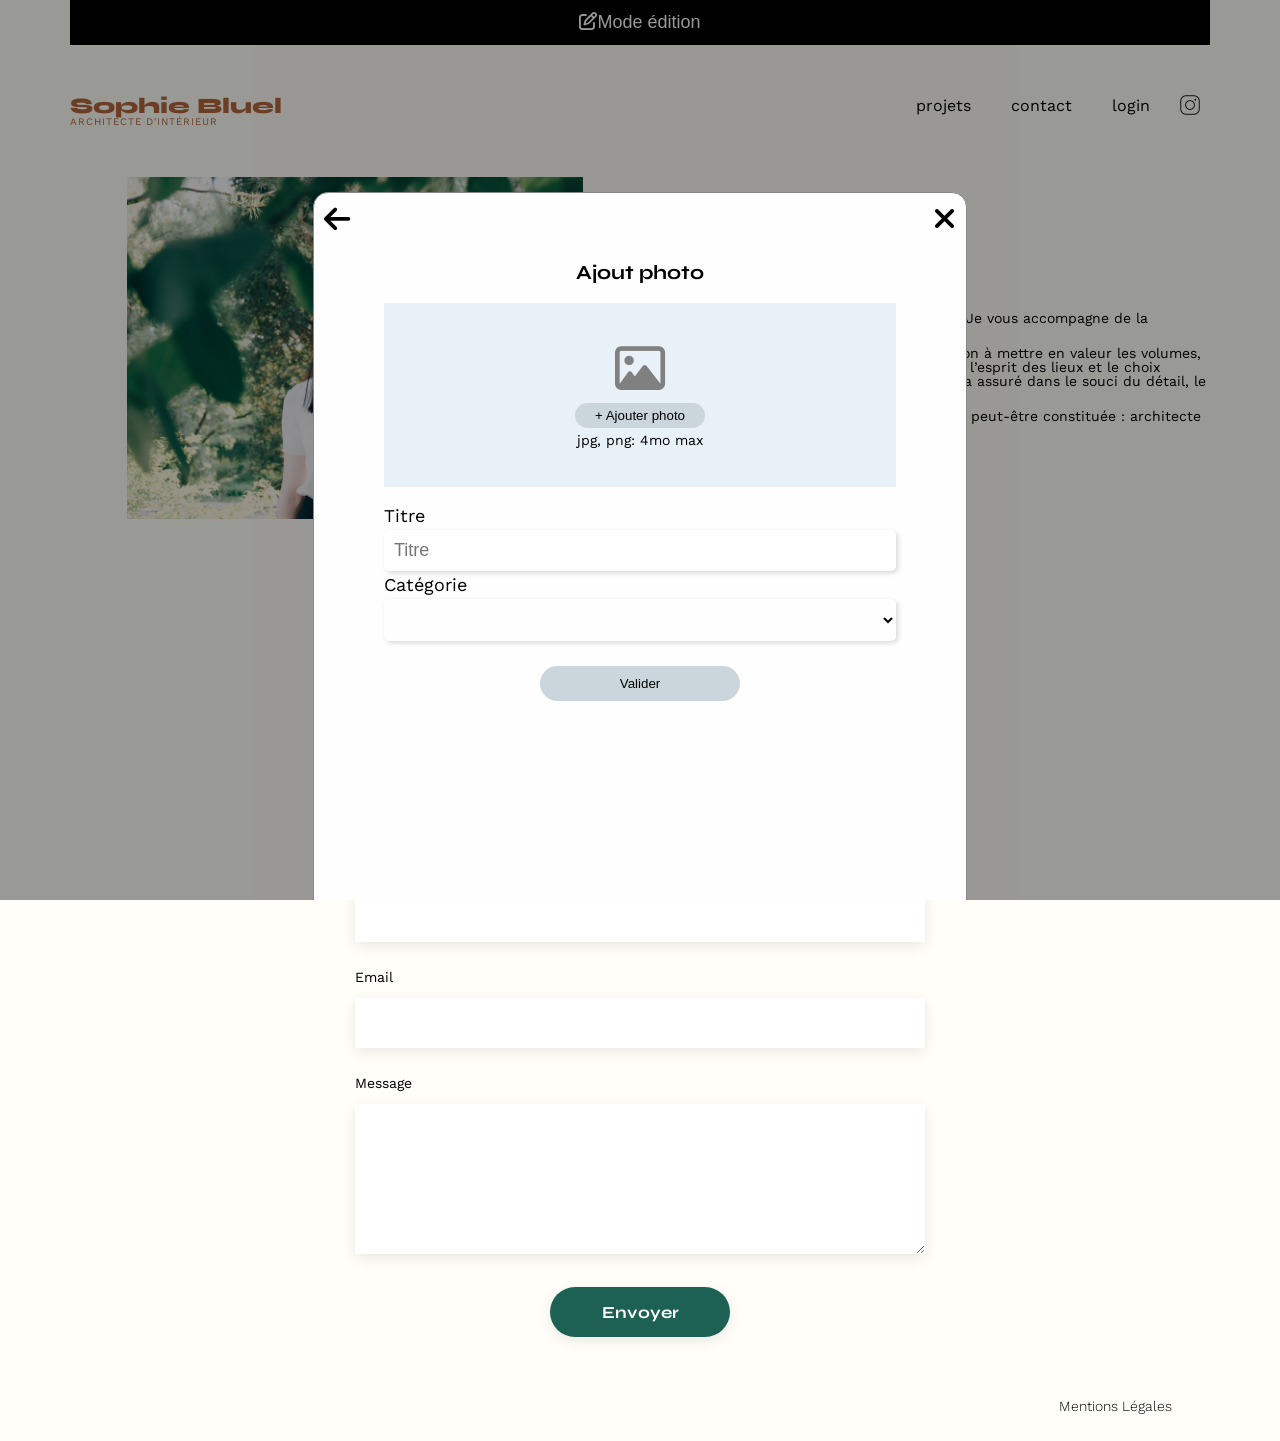
==== FrontEnd/index.html @ 7afe8792 "dossiers recupérer" ====
<!DOCTYPE html>
<html lang="fr">

<head>
	<meta charset="UTF-8">
	<title>Sophie Bluel - Architecte d'intérieur</title>
	<meta name="viewport" content="width=device-width, initial-scale=1.0">
	<link rel="preconnect" href="https://fonts.googleapis.com">
	<link rel="preconnect" href="https://fonts.gstatic.com" crossorigin>
	<link href="https://fonts.googleapis.com/css2?family=Syne:wght@700;800&family=Work+Sans&display=swap"
		rel="stylesheet">
	<link rel="stylesheet" href="https://cdnjs.cloudflare.com/ajax/libs/font-awesome/6.6.0/css/all.min.css"
		integrity="sha512-Kc323vGBEqzTmouAECnVceyQqyqdsSiqLQISBL29aUW4U/M7pSPA/gEUZQqv1cwx4OnYxTxve5UMg5GT6L4JJg=="
		crossorigin="anonymous" referrerpolicy="no-referrer" />
	<meta name="description" content="">
	<link rel="stylesheet" href="./assets/style.css">
	<link rel="stylesheet" href="./assets/css/index.css">
</head>

<body>
	<div id="modifier" class="modifier">
		<button><span><i class="fa-regular fa-pen-to-square"></i></span><span>Mode édition</span></button>
	</div>
	<div id="modal">
		<div id="modal-content">
			<button id="close-modal"><i class="fa-solid fa-xmark"></i></button>
			<div id="modal-gallery">
				<h2>Galerie photo</h2>
				<ul id="modal-images"></ul>
			</div>

			<div class="modal-footer">
				<div><button id="open-second-modal">Ajouter une photo</button></div>
			</div>

		</div>
	</div>

	<div id="overflow-modal">
		<div id="second-modal-content">
			<button id="return-second-modal"><i class="fa-solid fa-arrow-left"></i></button>
			<button id="close-modal"><i class="fa-solid fa-xmark"></i></button>
			<div class="modal-title">
				<h2>Ajout photo</h2>
			</div>

			<div class="modal-header"><i class="fa-regular fa-image"></i>
				<button id="add-photo-modal">+ Ajouter photo</button>
				<span> jpg, png: 4mo max</span>
			</div>

			<!-- Contenu de la deuxième modale -->
			<form id="create-works-form">
				<label for="file">Titre</label>
				<input type="text" placeholder="Titre">
				<label for="Catégorie">Catégorie</label>
				<select>
					<option value="Catégorie"></option>
					<option value="Objets">Objets</option>
					<option value="Appartements">Appartements</option>
					<option value="Hotels & restaurants">Hotels & restaurants</option>
				</select>
				<div class="create-works-btn">
					<div><button id="create-works">Valider</button></div>
				</div>
			</form>
		</div>

	</div>





	<header>
		<h1>Sophie Bluel <span>Architecte d'intérieur</span></h1>
		<nav>
			<ul>
				<li>
					<a href="#portfolio">projets</a>
				</li>
				<li>
					<a href="#contact">contact </a>
				</li>
				<li id="login-url"><a href="./login.html">login</a></li>
				<li id="logout" class="logout"><a href="./index.html">logout</a></li>
				<li><img src="./assets/icons/instagram.png" alt="Instagram"></li>
			</ul>
		</nav>
	</header>
	<main>
		<section id="introduction">
			<figure>
				<img src="./assets/images/sophie-bluel.png" alt="">
			</figure>
			<article>
				<h2>Designer d'espace</h2>
				<p>Je raconte votre histoire, je valorise vos idées. Je vous accompagne de la conception à la livraison
					finale du chantier.</p>
				<p>Chaque projet sera étudié en commun, de façon à mettre en valeur les volumes, les matières et les
					couleurs dans le respect de l’esprit des lieux et le choix adapté des matériaux. Le suivi du
					chantier sera assuré dans le souci du détail, le respect du planning et du budget.</p>
				<p>En cas de besoin, une équipe pluridisciplinaire peut-être constituée : architecte DPLG,
					décorateur(trice)</p>
			</article>
		</section>
		<section id="portfolio">
			<div class="heading">
				<h2>Mes Projets</h2>
				<button id="open-modal"><span><i
							class="fa-regular fa-pen-to-square"></i></span><span>Modifier</span></button>
			</div>
			<ul id="categories" class="filter">
				<li><button>Tous</button></li>

			</ul>
			<div id="mywork" class="gallery"></div>
		</section>
		<section id="contact">
			<h2>Contact</h2>
			<p>Vous avez un projet ? Discutons-en !</p>
			<form action="#" method="post">
				<label for="name">Nom</label>
				<input type="text" name="name" id="name">
				<label for="email">Email</label>
				<input type="email" name="email" id="email">
				<label for="message">Message</label>
				<textarea name="message" id="message" cols="30" rows="10"></textarea>
				<input type="submit" value="Envoyer">
			</form>
		</section>
	</main>

	<footer>
		<nav>
			<ul>
				<li>Mentions Légales</li>
			</ul>
		</nav>
	</footer>
	<script type="text/javascript" src="./assets/script/index.js"></script>
</body>

</html>
---- FrontEnd/assets/style.css ----
/* http://meyerweb.com/eric/tools/css/reset/
   v2.0 | 20110126
   License: none (public domain)
*/

html,
body,
div,
span,
applet,
object,
iframe,
h1,
h2,
h3,
h4,
h5,
h6,
p,
blockquote,
pre,
a,
abbr,
acronym,
address,
big,
cite,
code,
del,
dfn,
em,
img,
ins,
kbd,
q,
s,
samp,
small,
strike,
strong,
sub,
sup,
tt,
var,
b,
u,
i,
center,
dl,
dt,
dd,
ol,
ul,
li,
fieldset,
form,
label,
legend,
table,
caption,
tbody,
tfoot,
thead,
tr,
th,
td,
article,
aside,
canvas,
details,
embed,
figure,
figcaption,
footer,
header,
hgroup,
menu,
nav,
output,
ruby,
section,
summary,
time,
mark,
audio,
video {
	margin: 0;
	padding: 0;
	border: 0;
	font-size: 100%;
	font: inherit;
	vertical-align: baseline;
}

/* HTML5 display-role reset for older browsers */
article,
aside,
details,
figcaption,
figure,
footer,
header,
hgroup,
menu,
nav,
section {
	display: block;
}

body {
	line-height: 1;
}

#modal {
	display: none;
	position: fixed;
	z-index: 100;
	left: 0;
	top: 0;
	right: 0;
	bottom: 0;
	overflow: auto;
	background-color: rgba(0, 0, 0, 0.4);
	transition: opacity 1s ease-in-out ;
}

#modal-content, #second-modal-content {
	display: flex;
	flex-direction: column;
	position: relative;
	z-index: 999;
	background-color: #fefefe;
	border-radius: 15px;
	margin: 15% auto;
	padding: 70px;
	border: 1px solid #888;
	width: 40%;
	height: 70%;
}

#modal-content #close-modal {
	position: absolute;
	top: 10px;
	right: 10px;
	font-size: 30px;
	background-color: transparent;
	border: none;
	cursor: pointer;
}

#modal-gallery h2 {
	text-align: center;
	font-size: 20px;
	margin-bottom: 20px;
}

#modal-gallery ul {
	display: grid;
	gap: 20px;
	grid-template-columns: repeat(5, 1fr);
}

#modal-gallery ul li {
	position: relative;
	width: 100%;
	height: 100%;
}

#modal-gallery ul li span {
	position: absolute;
	top: 0;
	right: 0;
	background-color: rgba(0, 0, 0, 0.5);
	color: #FFFFFF;
	padding: 5px;
	cursor: pointer;
}

#modal-gallery ul li img {
	width: 100%;
	height: 100%;
	object-fit: cover;
}

.modal-footer {
	display: flex;
	justify-content: center;
	align-items: center;
	width: 100%;
	margin-top: 80px;
	border-top: #1D6154 solid 1px;
	padding: 15px 0;

}

#open-second-modal {
	display: flex;
	justify-content: center;
	align-items: center;
	background-color: #1D6154;
	color: #FFFFFF;
	font-size: 18px;
	border-radius: 60px;
	padding: 12px 40px;
	
}

#overflow-modal {
	display: block;
	position: fixed;
	z-index: 100;
	left: 0;
	top: 0;
	right: 0;
	bottom: 0;
	overflow: auto;
	background-color: rgba(0, 0, 0, 0.4);
	transition: opacity 1s ease-in-out ;
}

.modal-title {
	display: flex;
	justify-content: center;
	align-items: center;
	margin-bottom: 20px;
}

.modal-title h2 {
	color: #000000;
	font-size: 20px;
}

#return-second-modal {
	position: absolute;
	top: 10px;
	left: 10px;
	font-size: 30px;
	background-color: transparent;
	border: none;
	cursor: pointer;

}

#close-modal {
	position: absolute;
	top: 10px;
	right: 10px;
	font-size: 30px;
	background-color: transparent;
	border: none;
	cursor: pointer;
}

.modal-header {
	display: flex;
	flex-direction: column;
	justify-content: center;
	align-items: center;
	background: #E8F1F7;
	padding: 40px 0;
}

.modal-header i {
	font-size: 50px;
	color: grey;
	margin-bottom: 10px;
	cursor: pointer;
}

.modal-header button {
	background-color: #CBD6DC;
	border: none;
	cursor: pointer;
	margin-bottom: 5px;
	padding: 5px 20px;
	border-radius: 50px;
}

#create-works-form {
	display: flex;
	flex-direction: column;
	justify-content: center;
	padding: 20px 0px;
}

#create-works-form label {
	margin-bottom: 5px;
	font-size: 18px;
}

#create-works-form input {
	margin-bottom: 5px;
	padding: 10px;
	font-size: 18px;
	border-radius: 5px;
	border: none;
	box-shadow: 2px 2px 5px rgba(0, 0, 0, 0.15);
}

#create-works-form select {
	margin-bottom: 5px;
	padding: 10px;
	font-size: 18px;
	border-radius: 5px;
	background-color: transparent;
	border: none;
	box-shadow: 2px 2px 5px rgba(0, 0, 0, 0.15);
}

#create-works-form .create-works-btn {
	display: flex;
	justify-content: center;
	align-items: center;
}

#create-works-form button {
	margin-top: 20px;
	background-color: #CBD6DC;
	border: none;
	cursor: pointer;
	margin-bottom: 5px;
	padding: 10px 20px;
	border-radius: 50px;
	width: 200px;
}

ol,
ul {
	list-style: none;
}

blockquote,
q {
	quotes: none;
}

blockquote:before,
blockquote:after,
q:before,
q:after {
	content: '';
	content: none;
}

table {
	border-collapse: collapse;
	border-spacing: 0;
}

/** end reset css**/
body {
	max-width: 1140px;
	margin: auto;
	font-family: 'Work Sans';
	font-size: 14px;
}

header {
	display: flex;
	justify-content: space-between;
	margin: 50px 0
}

.modifier {
	display: flex;
	justify-content: center;
	align-items: center;
	background-color: #000000;
	padding: 12px 0px;
}

.modifier button {
	background-color: transparent;
	color: #FFFFFF;
	font-size: 18px;
	border: none;
}

section {
	margin: 50px 0
}

h1 {
	display: flex;
	flex-direction: column;
	font-family: 'Syne';
	font-size: 22px;
	font-weight: 800;
	color: #B1663C
}

h1>span {
	font-family: 'Work Sans';
	font-size: 10px;
	letter-spacing: 0.1em;
	font-weight: 400;
	text-transform: uppercase;

}

h2 {
	font-family: 'Syne';
	font-weight: 700;
	font-size: 30px;
	color: #1D6154
}

nav ul {
	display: flex;
	align-items: center;
	list-style-type: none;
	font-family: 'work sans';
}

nav a {
	text-decoration: none;
	color: #000000;
	padding: 0 10px;
	font-size: 16px;
	font-weight: 400;
}

nav li {
	padding: 0 10px;
	font-weight: 300;
	font-size: 14px;

}


nav a:hover {
	color: #000000;
}

.logout {
	display: none;
}

nav img {
	width: 20px;
}

nav li:visited {
	color: #000000;
	cursor: pointer;
}

#introduction {
	display: flex;
	align-items: center;
}

#introduction figure {
	flex: 1
}

#introduction img {
	display: block;
	margin: auto;
	width: 80%;
}

#introduction article {
	flex: 1
}

#introduction h2 {
	margin-bottom: 1em;
}

#introduction p {
	margin-bottom: 0.5em;
}

#portfolio h2 {
	text-align: center;
	margin-right: 15px;
}

.heading {
	display: flex;
	justify-content: center;
	align-items: center;
	margin-bottom: 2em;

}

.heading button {
	border: none;
	background-color: transparent;
	color: #1D6154;
}

.heading button span {
	margin-right: 10px;
}

.filter {
	display: flex;
	width: 80%;
	margin: auto;
	justify-content: center;
	align-items: center;
	margin-bottom: 2em;
}

.filter button {
	padding: 10px 20px;
	/*background-color: #1D6154; */
	background-color: transparent;
	border: 1px solid #1D6154;
	border-radius: 60px;
	margin-right: 15px;


}

.gallery {
	width: 100%;
	display: grid;
	grid-template-columns: 1fr 1fr 1fr;
	grid-column-gap: 20px;
	grid-row-gap: 20px;
}

.gallery img {
	width: 100%;

}

#contact {
	width: 50%;
	margin: auto;
}

#contact>* {
	text-align: center;

}

#contact h2 {
	margin-bottom: 20px;
}

#contact form {
	text-align: left;
	margin-top: 30px;
	display: flex;
	flex-direction: column;
}

#contact input {
	height: 50px;
	font-size: 1.2em;
	border: none;
	box-shadow: 0px 4px 14px rgba(0, 0, 0, 0.09);
}

#contact label {
	margin: 2em 0 1em 0;
}

#contact textarea {
	border: none;
	box-shadow: 0px 4px 14px rgba(0, 0, 0, 0.09);
}

input[type="submit"] {
	font-family: 'Syne';
	font-weight: 700;
	color: white;
	background-color: #1D6154;
	margin: 2em auto;
	width: 180px;
	text-align: center;
	border-radius: 60px;
}

footer nav ul {
	display: flex;
	justify-content: flex-end;
	margin: 2em
}
---- FrontEnd/assets/css/index.css ----
body {
  background-color: #FFFEF8;
  font-family: work sans;
}

#login {
  display: flex;
  flex-direction: column;
  align-items: center;
  margin-top: 50px;
  width: 100%;
}
#login h2 {
  margin-bottom: 20px;
  color: #1d6154;
  font-family: Syne;
  font-size: 30px;
  font-weight: 700;
  line-height: 36px;
  text-align: center;
}
#login .email {
  margin-bottom: 20px;
  display: flex;
  flex-direction: column;
}
#login .email label {
  margin-bottom: 3px;
}
#login .password {
  margin-bottom: 0px;
  display: flex;
  flex-direction: column;
}
#login .password label {
  margin-bottom: 3px;
}
#login input {
  padding: 10px;
  width: 400px;
  border: 1px;
  box-shadow: 0px 4px 14px 0px rgba(0, 0, 0, 0.15);
}
#login input[type=submit] {
  width: 180px;
  border-radius: 60px;
}
#login a {
  color: #3D3D3D;
}
#login a:hover {
  color: #1d6154;
}

* {
  padding: 0;
  margin: 0;
}/*# sourceMappingURL=index.css.map */
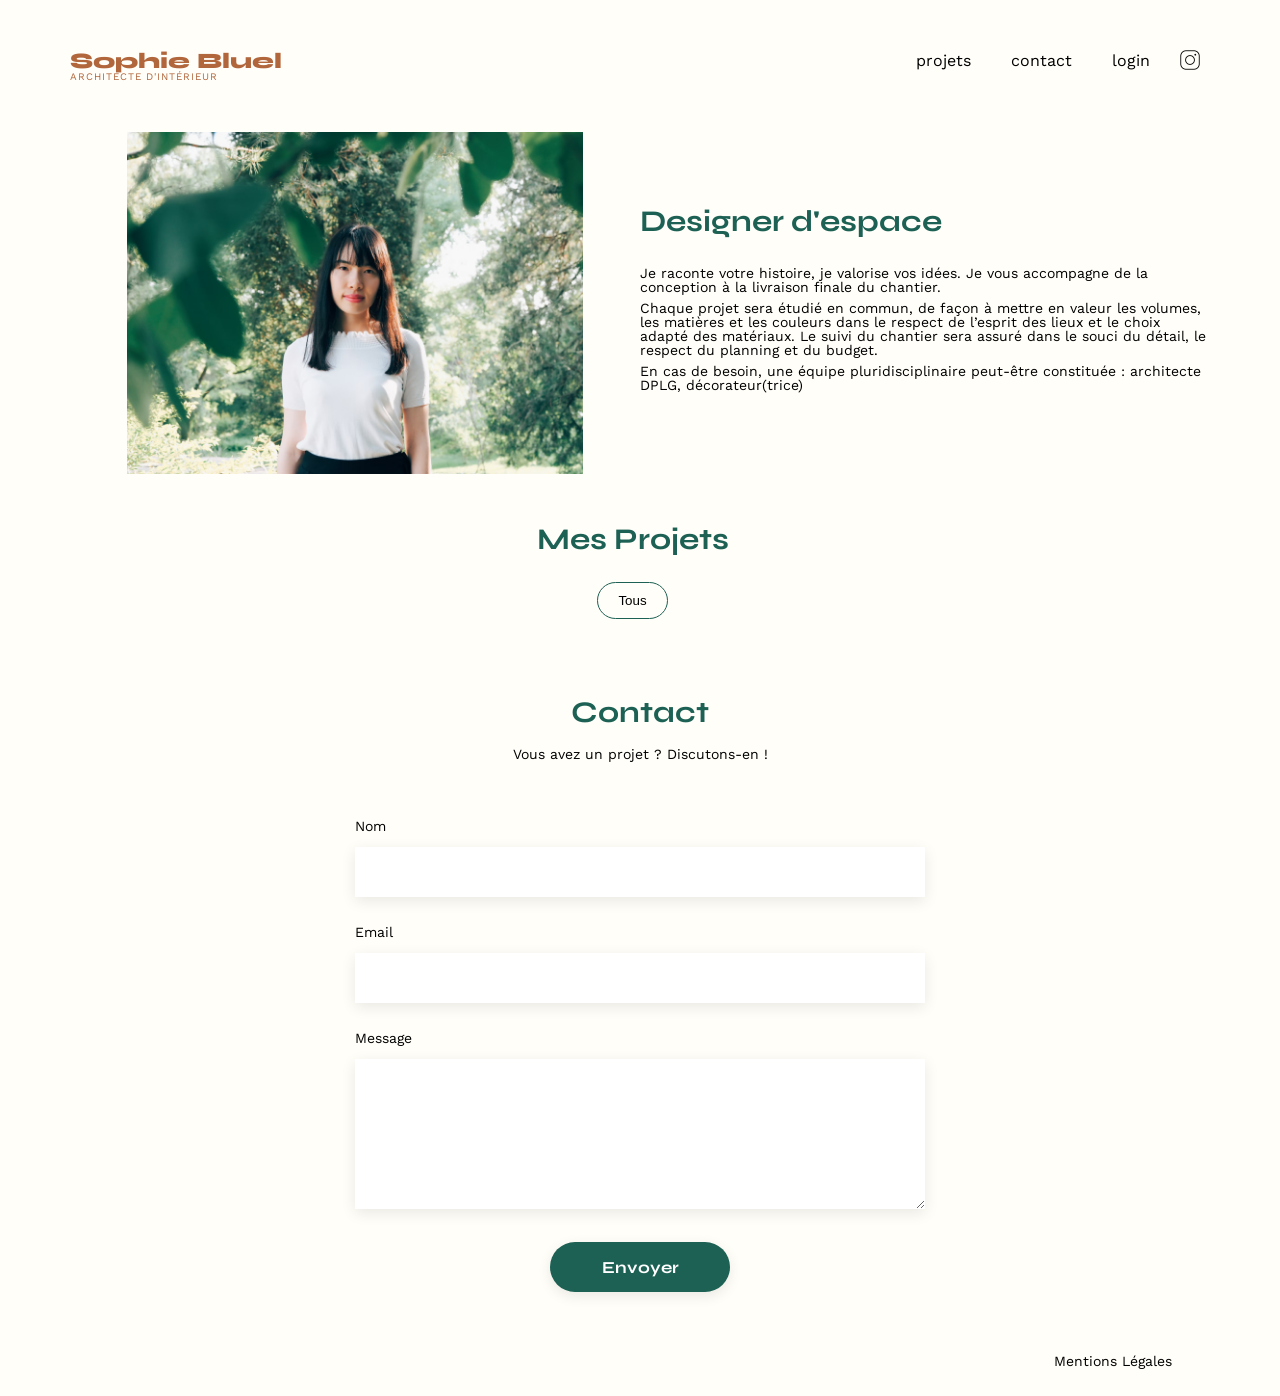
==== commit 4047e28a: "finalisé les petits détails dans le styles css" ====
--- a/FrontEnd/index.html
+++ b/FrontEnd/index.html
@@ -1,144 +1,190 @@
 <!DOCTYPE html>
 <html lang="fr">
+  <head>
+    <meta charset="UTF-8" />
+    <title>Sophie Bluel - Architecte d'intérieur</title>
+    <meta name="viewport" content="width=device-width, initial-scale=1.0" />
+    <link rel="preconnect" href="https://fonts.googleapis.com" />
+    <link rel="preconnect" href="https://fonts.gstatic.com" crossorigin />
+    <link
+      href="https://fonts.googleapis.com/css2?family=Syne:wght@700;800&family=Work+Sans&display=swap"
+      rel="stylesheet"
+    />
+    <link
+      rel="stylesheet"
+      href="https://cdnjs.cloudflare.com/ajax/libs/font-awesome/6.6.0/css/all.min.css"
+      integrity="sha512-Kc323vGBEqzTmouAECnVceyQqyqdsSiqLQISBL29aUW4U/M7pSPA/gEUZQqv1cwx4OnYxTxve5UMg5GT6L4JJg=="
+      crossorigin="anonymous"
+      referrerpolicy="no-referrer"
+    />
+    <meta name="description" content="" />
+    <link rel="stylesheet" href="./assets/style.css" />
+    <link rel="stylesheet" href="./assets/css/index.css" />
+  </head>
 
-<head>
-	<meta charset="UTF-8">
-	<title>Sophie Bluel - Architecte d'intérieur</title>
-	<meta name="viewport" content="width=device-width, initial-scale=1.0">
-	<link rel="preconnect" href="https://fonts.googleapis.com">
-	<link rel="preconnect" href="https://fonts.gstatic.com" crossorigin>
-	<link href="https://fonts.googleapis.com/css2?family=Syne:wght@700;800&family=Work+Sans&display=swap"
-		rel="stylesheet">
-	<link rel="stylesheet" href="https://cdnjs.cloudflare.com/ajax/libs/font-awesome/6.6.0/css/all.min.css"
-		integrity="sha512-Kc323vGBEqzTmouAECnVceyQqyqdsSiqLQISBL29aUW4U/M7pSPA/gEUZQqv1cwx4OnYxTxve5UMg5GT6L4JJg=="
-		crossorigin="anonymous" referrerpolicy="no-referrer" />
-	<meta name="description" content="">
-	<link rel="stylesheet" href="./assets/style.css">
-	<link rel="stylesheet" href="./assets/css/index.css">
-</head>
+  <body>
+    <div id="modifier" class="modifier">
+      <button>
+        <span><i class="fa-regular fa-pen-to-square"></i></span
+        ><span class="edit">Mode édition</span>
+      </button>
+    </div>
 
-<body>
-	<div id="modifier" class="modifier">
-		<button><span><i class="fa-regular fa-pen-to-square"></i></span><span>Mode édition</span></button>
-	</div>
-	<div id="modal">
-		<div id="modal-content">
-			<button id="close-modal"><i class="fa-solid fa-xmark"></i></button>
-			<div id="modal-gallery">
-				<h2>Galerie photo</h2>
-				<ul id="modal-images"></ul>
-			</div>
+    <header>
+      <h1>Sophie Bluel <span>Architecte d'intérieur</span></h1>
+      <nav>
+        <ul>
+          <li>
+            <a href="#portfolio">projets</a>
+          </li>
+          <li>
+            <a href="#contact">contact </a>
+          </li>
+          <li id="login-url"><a href="./login.html">login</a></li>
+          <li id="logout" class="logout"><a href="./index.html">logout</a></li>
+          <li><img src="./assets/icons/instagram.png" alt="Instagram" /></li>
+        </ul>
+      </nav>
+    </header>
 
-			<div class="modal-footer">
-				<div><button id="open-second-modal">Ajouter une photo</button></div>
-			</div>
+    <main>
+      <section id="introduction">
+        <figure>
+          <img src="./assets/images/sophie-bluel.png" alt="" />
+        </figure>
+        <article>
+          <h2>Designer d'espace</h2>
+          <p>
+            Je raconte votre histoire, je valorise vos idées. Je vous accompagne
+            de la conception à la livraison finale du chantier.
+          </p>
+          <p>
+            Chaque projet sera étudié en commun, de façon à mettre en valeur les
+            volumes, les matières et les couleurs dans le respect de l’esprit
+            des lieux et le choix adapté des matériaux. Le suivi du chantier
+            sera assuré dans le souci du détail, le respect du planning et du
+            budget.
+          </p>
+          <p>
+            En cas de besoin, une équipe pluridisciplinaire peut-être constituée
+            : architecte DPLG, décorateur(trice)
+          </p>
+        </article>
+      </section>
 
-		</div>
-	</div>
+      <section id="portfolio">
+        <header class="heading">
+          <h2>Mes Projets</h2>
 
-	<div id="overflow-modal">
-		<div id="second-modal-content">
-			<button id="return-second-modal"><i class="fa-solid fa-arrow-left"></i></button>
-			<button id="close-modal"><i class="fa-solid fa-xmark"></i></button>
-			<div class="modal-title">
-				<h2>Ajout photo</h2>
-			</div>
+          <button id="open-modal">
+            <span>
+              <i class="fa-regular fa-pen-to-square"></i>
+            </span>
+            <span>Modifier</span>
+          </button>
+        </header>
 
-			<div class="modal-header"><i class="fa-regular fa-image"></i>
-				<button id="add-photo-modal">+ Ajouter photo</button>
-				<span> jpg, png: 4mo max</span>
-			</div>
+        <ul id="categories" class="filter">
+          <li id="categorie">
+            <button id="all-work" data-category="0">Tous</button>
+          </li>
+        </ul>
+        <div id="work" class="gallery"></div>
 
-			<!-- Contenu de la deuxième modale -->
-			<form id="create-works-form">
-				<label for="file">Titre</label>
-				<input type="text" placeholder="Titre">
-				<label for="Catégorie">Catégorie</label>
-				<select>
-					<option value="Catégorie"></option>
-					<option value="Objets">Objets</option>
-					<option value="Appartements">Appartements</option>
-					<option value="Hotels & restaurants">Hotels & restaurants</option>
-				</select>
-				<div class="create-works-btn">
-					<div><button id="create-works">Valider</button></div>
-				</div>
-			</form>
-		</div>
+        <div id="modal">
+          <div id="modal-content">
+            <button id="close-modal">
+              <i class="fa-solid fa-xmark"></i>
+            </button>
+            <div id="modal-gallery">
+              <h2 class="modal-title">Galerie photo</h2>
+              <ul id="modal-images"></ul>
+            </div>
 
-	</div>
+            <div class="modal-footer">
+              <div>
+                <button id="add-photo">Ajouter une photo</button>
+              </div>
+            </div>
+          </div>
+        </div>
 
+        <div id="overflow-modal">
+          <div id="second-modal-content">
+            <div id="error_submit"></div>
+            <button id="return-second-modal">
+              <i class="fa-solid fa-arrow-left"></i>
+            </button>
+            <button id="second-close-modal">
+              <i class="fa-solid fa-xmark"></i>
+            </button>
+            <div class="modal-title">
+              <h2 class="modal-title">Ajout photo</h2>
+            </div>
 
+            <!-- Contenu de la deuxième modale -->
+            <div class="modal-header">
+              <i class="fa-regular fa-image" id="imageIcon"></i>
+              <div id="imageContainer"></div>
+              <input
+                type="file"
+                id="fileInput"
+                name="image"
+                accept="image/**"
+              />
+              <button id="add-photo-modal">+ Ajouter photo</button>
+              <span> jpg, png: 4mo max</span>
+            </div>
 
+            <form id="create-works-form">
+              <label for="file">Titre</label>
+              <input
+                type="text"
+                id="title"
+                name="title"
+                placeholder=""
+                required
+              />
+              <label for="category">Catégorie</label>
+              <select id="category" name="category" required></select>
+              <div class="create-works-btn">
+                <div>
+                  <button
+                    class="unenabled-button"
+                    type="submit"
+                    id="create-works"
+                  >
+                    Valider
+                  </button>
+                </div>
+              </div>
+            </form>
+          </div>
+        </div>
+      </section>
 
+      <section id="contact">
+        <h2>Contact</h2>
+        <p>Vous avez un projet ? Discutons-en !</p>
+        <form action="#" method="post">
+          <label for="name">Nom</label>
+          <input type="text" name="name" id="name" />
+          <label for="email">Email</label>
+          <input type="email" name="email" id="email" />
+          <label for="message">Message</label>
+          <textarea name="message" id="message" cols="30" rows="10"></textarea>
+          <input type="submit" value="Envoyer" />
+        </form>
+      </section>
+    </main>
 
-	<header>
-		<h1>Sophie Bluel <span>Architecte d'intérieur</span></h1>
-		<nav>
-			<ul>
-				<li>
-					<a href="#portfolio">projets</a>
-				</li>
-				<li>
-					<a href="#contact">contact </a>
-				</li>
-				<li id="login-url"><a href="./login.html">login</a></li>
-				<li id="logout" class="logout"><a href="./index.html">logout</a></li>
-				<li><img src="./assets/icons/instagram.png" alt="Instagram"></li>
-			</ul>
-		</nav>
-	</header>
-	<main>
-		<section id="introduction">
-			<figure>
-				<img src="./assets/images/sophie-bluel.png" alt="">
-			</figure>
-			<article>
-				<h2>Designer d'espace</h2>
-				<p>Je raconte votre histoire, je valorise vos idées. Je vous accompagne de la conception à la livraison
-					finale du chantier.</p>
-				<p>Chaque projet sera étudié en commun, de façon à mettre en valeur les volumes, les matières et les
-					couleurs dans le respect de l’esprit des lieux et le choix adapté des matériaux. Le suivi du
-					chantier sera assuré dans le souci du détail, le respect du planning et du budget.</p>
-				<p>En cas de besoin, une équipe pluridisciplinaire peut-être constituée : architecte DPLG,
-					décorateur(trice)</p>
-			</article>
-		</section>
-		<section id="portfolio">
-			<div class="heading">
-				<h2>Mes Projets</h2>
-				<button id="open-modal"><span><i
-							class="fa-regular fa-pen-to-square"></i></span><span>Modifier</span></button>
-			</div>
-			<ul id="categories" class="filter">
-				<li><button>Tous</button></li>
-
-			</ul>
-			<div id="mywork" class="gallery"></div>
-		</section>
-		<section id="contact">
-			<h2>Contact</h2>
-			<p>Vous avez un projet ? Discutons-en !</p>
-			<form action="#" method="post">
-				<label for="name">Nom</label>
-				<input type="text" name="name" id="name">
-				<label for="email">Email</label>
-				<input type="email" name="email" id="email">
-				<label for="message">Message</label>
-				<textarea name="message" id="message" cols="30" rows="10"></textarea>
-				<input type="submit" value="Envoyer">
-			</form>
-		</section>
-	</main>
-
-	<footer>
-		<nav>
-			<ul>
-				<li>Mentions Légales</li>
-			</ul>
-		</nav>
-	</footer>
-	<script type="text/javascript" src="./assets/script/index.js"></script>
-</body>
-
-</html>+    <footer>
+      <nav>
+        <ul>
+          <li>Mentions Légales</li>
+        </ul>
+      </nav>
+    </footer>
+    <script src="./assets/script/index.js"></script>
+  </body>
+</html>
--- a/FrontEnd/assets/style.css
+++ b/FrontEnd/assets/style.css
@@ -1,5 +1,5 @@
 /* http://meyerweb.com/eric/tools/css/reset/
-   v2.0 | 20110126
+v2.0 | 20110126
    License: none (public domain)
 */
 
@@ -84,12 +84,12 @@
 mark,
 audio,
 video {
-	margin: 0;
-	padding: 0;
-	border: 0;
-	font-size: 100%;
-	font: inherit;
-	vertical-align: baseline;
+  margin: 0;
+  padding: 0;
+  border: 0;
+  font-size: 100%;
+  font: inherit;
+  vertical-align: baseline;
 }
 
 /* HTML5 display-role reset for older browsers */
@@ -104,480 +104,576 @@
 menu,
 nav,
 section {
-	display: block;
+  display: block;
 }
 
 body {
-	line-height: 1;
+  line-height: 1;
+}
+
+.edit {
+  margin-left: 10px;
+
 }
 
 #modal {
-	display: none;
-	position: fixed;
-	z-index: 100;
-	left: 0;
-	top: 0;
-	right: 0;
-	bottom: 0;
-	overflow: auto;
-	background-color: rgba(0, 0, 0, 0.4);
-	transition: opacity 1s ease-in-out ;
-}
-
-#modal-content, #second-modal-content {
-	display: flex;
-	flex-direction: column;
-	position: relative;
-	z-index: 999;
-	background-color: #fefefe;
-	border-radius: 15px;
-	margin: 15% auto;
-	padding: 70px;
-	border: 1px solid #888;
-	width: 40%;
-	height: 70%;
+  display: none;
+  position: fixed;
+  z-index: 100;
+  left: 0;
+  top: 0;
+  right: 0;
+  bottom: 0;
+  overflow: auto;
+  background-color: rgba(0, 0, 0, 0.4);
+  transition: opacity 1s ease-in-out;
+}
+
+#modal-content,
+#second-modal-content {
+  display: flex;
+  flex-direction: column;
+  position: relative;
+  z-index: 999;
+  background-color: #fefefe;
+  border-radius: 15px;
+  margin: 15% auto;
+  padding: 70px;
+  border: 1px solid #888;
+  width: 40%;
+  height: 70%;
+}
+
+#imageContainer {
+  height: 100px;
+  width: 100px;
+}
+
+#imageContainer img {
+  height: 100%;
+  width: 100%;
+  object-fit: cover;
 }
 
 #modal-content #close-modal {
-	position: absolute;
-	top: 10px;
-	right: 10px;
-	font-size: 30px;
-	background-color: transparent;
-	border: none;
-	cursor: pointer;
+  position: absolute;
+  top: 10px;
+  right: 10px;
+  font-size: 30px;
+  background-color: transparent;
+  border: none;
+  cursor: pointer;
 }
 
 #modal-gallery h2 {
-	text-align: center;
-	font-size: 20px;
-	margin-bottom: 20px;
+  text-align: center;
+  font-size: 20px;
+  margin-bottom: 20px;
 }
 
 #modal-gallery ul {
-	display: grid;
-	gap: 20px;
-	grid-template-columns: repeat(5, 1fr);
+  display: grid;
+  gap: 20px;
+  grid-template-columns: repeat(5, 1fr);
 }
 
 #modal-gallery ul li {
-	position: relative;
-	width: 100%;
-	height: 100%;
+  position: relative;
+  width: 100%;
+  height: 100%;
 }
 
 #modal-gallery ul li span {
-	position: absolute;
-	top: 0;
-	right: 0;
-	background-color: rgba(0, 0, 0, 0.5);
-	color: #FFFFFF;
-	padding: 5px;
-	cursor: pointer;
+  position: absolute;
+  top: 0;
+  right: 0;
+  background-color: rgba(0, 0, 0, 0.5);
+  color: #ffffff;
+  padding: 5px;
+  cursor: pointer;
 }
 
 #modal-gallery ul li img {
-	width: 100%;
-	height: 100%;
-	object-fit: cover;
+  width: 100%;
+  height: 100%;
+  object-fit: cover;
 }
 
 .modal-footer {
-	display: flex;
-	justify-content: center;
-	align-items: center;
-	width: 100%;
-	margin-top: 80px;
-	border-top: #1D6154 solid 1px;
-	padding: 15px 0;
-
+  display: flex;
+  justify-content: center;
+  align-items: center;
+  width: 100%;
+  margin-top: 80px;
+  border-top: #1d6154 solid 1px;
+  padding: 35px 0;
 }
 
 #open-second-modal {
-	display: flex;
-	justify-content: center;
-	align-items: center;
-	background-color: #1D6154;
-	color: #FFFFFF;
-	font-size: 18px;
-	border-radius: 60px;
-	padding: 12px 40px;
-	
+  display: flex;
+  justify-content: center;
+  align-items: center;
+  background-color: #1d6154;
+  color: #ffffff;
+  font-size: 18px;
+  border-radius: 60px;
+  padding: 12px 40px;
+}
+
+#add-photo {
+  display: flex;
+  justify-content: center;
+  align-items: center;
+  background-color: #1d6154;
+  color: #ffffff;
+  font-size: 14px;
+  font-family: syne;
+  border-radius: 60px;
+  padding: 5px 50px;
 }
 
 #overflow-modal {
-	display: block;
-	position: fixed;
-	z-index: 100;
-	left: 0;
-	top: 0;
-	right: 0;
-	bottom: 0;
-	overflow: auto;
-	background-color: rgba(0, 0, 0, 0.4);
-	transition: opacity 1s ease-in-out ;
+  display: none;
+  position: fixed;
+  z-index: 100;
+  left: 0;
+  top: 0;
+  right: 0;
+  bottom: 0;
+  overflow: auto;
+  background-color: rgba(0, 0, 0, 0.4);
+  transition: opacity 1s ease-in-out;
+  opacity: 0;
 }
 
 .modal-title {
-	display: flex;
-	justify-content: center;
-	align-items: center;
-	margin-bottom: 20px;
+  display: flex;
+  justify-content: center;
+  align-items: center;
+  margin-bottom: 20px;
 }
 
 .modal-title h2 {
-	color: #000000;
-	font-size: 20px;
+  color: #000000;
+  font-size: 20px;
 }
 
 #return-second-modal {
-	position: absolute;
-	top: 10px;
-	left: 10px;
-	font-size: 30px;
-	background-color: transparent;
-	border: none;
-	cursor: pointer;
-
-}
-
-#close-modal {
-	position: absolute;
-	top: 10px;
-	right: 10px;
-	font-size: 30px;
-	background-color: transparent;
-	border: none;
-	cursor: pointer;
+  position: absolute;
+  top: 10px;
+  left: 10px;
+  font-size: 21px;
+  background-color: transparent;
+  border: none;
+  cursor: pointer;
+}
+
+#close-modal,
+#second-close-modal {
+  position: absolute;
+  top: 10px;
+  right: 10px;
+  font-size: 21px;
+  background-color: transparent;
+  border: none;
+  cursor: pointer;
 }
 
 .modal-header {
-	display: flex;
-	flex-direction: column;
-	justify-content: center;
-	align-items: center;
-	background: #E8F1F7;
-	padding: 40px 0;
+  display: flex;
+  flex-direction: column;
+  justify-content: center;
+  align-items: center;
+  background: #e8f1f7;
+  padding: 40px 0;
 }
 
 .modal-header i {
-	font-size: 50px;
-	color: grey;
-	margin-bottom: 10px;
-	cursor: pointer;
+  font-size: 50px;
+  color:#B9C5CC;
+  margin-bottom: 10px;
+  cursor: pointer;
 }
 
 .modal-header button {
-	background-color: #CBD6DC;
-	border: none;
-	cursor: pointer;
-	margin-bottom: 5px;
-	padding: 5px 20px;
-	border-radius: 50px;
+  background-color: #cbd6dc;
+  color: #306685;
+  border: none;
+  cursor: pointer;
+  margin-bottom: 5px;
+  padding: 5px 20px;
+  border-radius: 50px;
 }
 
 #create-works-form {
-	display: flex;
-	flex-direction: column;
-	justify-content: center;
-	padding: 20px 0px;
+  display: flex;
+  flex-direction: column;
+  justify-content: center;
+  padding: 20px 0px;
 }
 
 #create-works-form label {
-	margin-bottom: 5px;
-	font-size: 18px;
+  margin-bottom: 5px;
+  font-size: 18px;
 }
 
 #create-works-form input {
-	margin-bottom: 5px;
-	padding: 10px;
-	font-size: 18px;
-	border-radius: 5px;
-	border: none;
-	box-shadow: 2px 2px 5px rgba(0, 0, 0, 0.15);
+  margin-bottom: 5px;
+  padding: 10px;
+  font-size: 18px;
+  border-radius: 5px;
+  border: none;
+  box-shadow: 2px 2px 5px rgba(0, 0, 0, 0.15);
 }
 
 #create-works-form select {
-	margin-bottom: 5px;
-	padding: 10px;
-	font-size: 18px;
-	border-radius: 5px;
-	background-color: transparent;
-	border: none;
-	box-shadow: 2px 2px 5px rgba(0, 0, 0, 0.15);
+  margin-bottom: 5px;
+  padding: 10px;
+  font-size: 18px;
+  border-radius: 5px;
+  background-color: transparent;
+  border: none;
+  box-shadow: 2px 2px 5px rgba(0, 0, 0, 0.15);
 }
 
 #create-works-form .create-works-btn {
-	display: flex;
-	justify-content: center;
-	align-items: center;
+  display: flex;
+  justify-content: center;
+  align-items: center;
 }
 
 #create-works-form button {
-	margin-top: 20px;
-	background-color: #CBD6DC;
-	border: none;
-	cursor: pointer;
-	margin-bottom: 5px;
-	padding: 10px 20px;
-	border-radius: 50px;
-	width: 200px;
+  margin-top: 20px;
+  background-color: #cbd6dc;
+  color: #ffffff;
+  border: none;
+  cursor: pointer;
+  margin-bottom: 5px;
+  padding: 10px 20px;
+  border-radius: 50px;
+  width: 200px;
+}
+
+.unenabled-button {
+  margin-top: 20px;
+  background-color: #cbd6dc;
+  color: #ffffff;
+  border: none;
+  cursor: pointer;
+  margin-bottom: 5px;
+  padding: 10px 20px;
+  border-radius: 50px;
+  width: 200px;
+}
+
+.enabled-button {
+  margin-top: 20px;
+  background-color: #1d6154 !important;
+  color: #ffffff;
+  border: none;
+  cursor: pointer;
+  margin-bottom: 5px;
+  padding: 10px 20px;
+  border-radius: 50px;
+  width: 200px;
 }
 
 ol,
 ul {
-	list-style: none;
+  list-style: none;
 }
 
 blockquote,
 q {
-	quotes: none;
+  quotes: none;
 }
 
 blockquote:before,
 blockquote:after,
 q:before,
 q:after {
-	content: '';
-	content: none;
+  content: "";
+  content: none;
 }
 
 table {
-	border-collapse: collapse;
-	border-spacing: 0;
+  border-collapse: collapse;
+  border-spacing: 0;
 }
 
 /** end reset css**/
 body {
-	max-width: 1140px;
-	margin: auto;
-	font-family: 'Work Sans';
-	font-size: 14px;
+  max-width: 1140px;
+  margin: auto;
+  font-family: "Work Sans";
+  font-size: 14px;
 }
 
 header {
-	display: flex;
-	justify-content: space-between;
-	margin: 50px 0
+  display: flex;
+  justify-content: space-between;
+  margin: 50px 0;
 }
 
 .modifier {
-	display: flex;
-	justify-content: center;
-	align-items: center;
-	background-color: #000000;
-	padding: 12px 0px;
+  display: flex;
+  justify-content: center;
+  align-items: center;
+  background-color: #000000;
+  padding: 12px 0px;
 }
 
 .modifier button {
-	background-color: transparent;
-	color: #FFFFFF;
-	font-size: 18px;
-	border: none;
+  background-color: transparent;
+  color: #ffffff;
+  font-size: 18px;
+  border: none;
 }
 
 section {
-	margin: 50px 0
+  margin: 50px 0;
 }
 
 h1 {
-	display: flex;
-	flex-direction: column;
-	font-family: 'Syne';
-	font-size: 22px;
-	font-weight: 800;
-	color: #B1663C
-}
-
-h1>span {
-	font-family: 'Work Sans';
-	font-size: 10px;
-	letter-spacing: 0.1em;
+  display: flex;
+  flex-direction: column;
+  font-family: "Syne";
+  font-size: 22px;
+  font-weight: 800;
+  color: #b1663c;
+}
+
+h1 > span {
+  font-family: "Work Sans";
+  font-size: 10px;
+  letter-spacing: 0.1em;
+  font-weight: 400;
+  text-transform: uppercase;
+}
+
+h2 {
+  font-family: "Syne";
+  font-weight: 700;
+  font-size: 30px;
+  color: #1d6154;
+}
+
+.modal-title {
+	font-family: Work Sans;
+	font-size: 26px;
 	font-weight: 400;
-	text-transform: uppercase;
-
-}
-
-h2 {
-	font-family: 'Syne';
-	font-weight: 700;
-	font-size: 30px;
-	color: #1D6154
+	line-height: 30.5px;
+	text-align: center;
+	color: #000000
 }
 
 nav ul {
-	display: flex;
-	align-items: center;
-	list-style-type: none;
-	font-family: 'work sans';
+  display: flex;
+  align-items: center;
+  list-style-type: none;
+  font-family: "work sans";
 }
 
 nav a {
-	text-decoration: none;
-	color: #000000;
-	padding: 0 10px;
-	font-size: 16px;
-	font-weight: 400;
+  text-decoration: none;
+  color: #000000;
+  padding: 0 10px;
+  font-size: 16px;
+  font-weight: 400;
 }
 
 nav li {
-	padding: 0 10px;
-	font-weight: 300;
-	font-size: 14px;
-
-}
-
+  padding: 0 10px;
+  font-weight: 300;
+  font-size: 14px;
+}
 
 nav a:hover {
-	color: #000000;
+  color: #000000;
+  font-weight: 700;
+  cursor: pointer;
 }
 
 .logout {
-	display: none;
+  display: none;
+}
+
+#fileInput {
+  display: none;
 }
 
 nav img {
-	width: 20px;
+  width: 20px;
 }
 
 nav li:visited {
-	color: #000000;
-	cursor: pointer;
+  color: #000000;
+  cursor: pointer;
 }
 
 #introduction {
-	display: flex;
-	align-items: center;
+  display: flex;
+  align-items: center;
 }
 
 #introduction figure {
-	flex: 1
+  flex: 1;
 }
 
 #introduction img {
-	display: block;
-	margin: auto;
-	width: 80%;
+  display: block;
+  margin: auto;
+  width: 80%;
 }
 
 #introduction article {
-	flex: 1
+  flex: 1;
 }
 
 #introduction h2 {
-	margin-bottom: 1em;
+  margin-bottom: 1em;
 }
 
 #introduction p {
-	margin-bottom: 0.5em;
+  margin-bottom: 0.5em;
 }
 
 #portfolio h2 {
-	text-align: center;
-	margin-right: 15px;
+  text-align: center;
+  margin-right: 15px;
 }
 
 .heading {
-	display: flex;
-	justify-content: center;
-	align-items: center;
-	margin-bottom: 2em;
-
+  display: flex;
+  justify-content: center;
+  align-items: center;
+  margin-bottom: 2em;
 }
 
 .heading button {
-	border: none;
-	background-color: transparent;
-	color: #1D6154;
+  border: none;
+  background-color: transparent;
+  color: #1d6154;
 }
 
 .heading button span {
-	margin-right: 10px;
-}
-
+  margin-right: 10px;
+  color: #000000;
+}
+.heading button span {
+  margin-right: 10px;
+  color: #000000;
+}
 .filter {
-	display: flex;
-	width: 80%;
-	margin: auto;
-	justify-content: center;
-	align-items: center;
-	margin-bottom: 2em;
+  display: flex;
+  width: 80%;
+  margin: auto;
+  justify-content: center;
+  align-items: center;
+  margin-bottom: 2em;
 }
 
 .filter button {
-	padding: 10px 20px;
-	/*background-color: #1D6154; */
-	background-color: transparent;
-	border: 1px solid #1D6154;
-	border-radius: 60px;
-	margin-right: 15px;
-
-
+  padding: 10px 20px;
+  /*background-color: #1D6154; */
+  background-color: transparent;
+  border: 1px solid #1d6154;
+  border-radius: 60px;
+  margin-right: 15px;
+  cursor: pointer;
+}
+
+.category__btn {
+  background-color: transparent;
+  /* Couleur de fond initiale */
+}
+
+.category__btn.active {
+  background-color: #1d6154;
+  color: #ffffff;
+  /* Couleur de fond lorsque le bouton est actif */
+}
+
+.btn-all {
+  background-color: #1d6154 !important;
+  color: #ffffff;
 }
 
 .gallery {
-	width: 100%;
-	display: grid;
-	grid-template-columns: 1fr 1fr 1fr;
-	grid-column-gap: 20px;
-	grid-row-gap: 20px;
+  width: 100%;
+  display: grid;
+  grid-template-columns: 1fr 1fr 1fr;
+  grid-column-gap: 20px;
+  grid-row-gap: 20px;
 }
 
 .gallery img {
-	width: 100%;
-
+  width: 100%;
 }
 
 #contact {
-	width: 50%;
-	margin: auto;
-}
-
-#contact>* {
-	text-align: center;
-
+  width: 50%;
+  margin: auto;
+}
+
+#contact > * {
+  text-align: center;
 }
 
 #contact h2 {
-	margin-bottom: 20px;
+  margin-bottom: 20px;
 }
 
 #contact form {
-	text-align: left;
-	margin-top: 30px;
-	display: flex;
-	flex-direction: column;
+  text-align: left;
+  margin-top: 30px;
+  display: flex;
+  flex-direction: column;
 }
 
 #contact input {
-	height: 50px;
-	font-size: 1.2em;
-	border: none;
-	box-shadow: 0px 4px 14px rgba(0, 0, 0, 0.09);
+  height: 50px;
+  font-size: 1.2em;
+  border: none;
+  box-shadow: 0px 4px 14px rgba(0, 0, 0, 0.09);
 }
 
 #contact label {
-	margin: 2em 0 1em 0;
+  margin: 2em 0 1em 0;
 }
 
 #contact textarea {
-	border: none;
-	box-shadow: 0px 4px 14px rgba(0, 0, 0, 0.09);
+  border: none;
+  box-shadow: 0px 4px 14px rgba(0, 0, 0, 0.09);
 }
 
 input[type="submit"] {
-	font-family: 'Syne';
-	font-weight: 700;
-	color: white;
-	background-color: #1D6154;
-	margin: 2em auto;
-	width: 180px;
-	text-align: center;
-	border-radius: 60px;
+  font-family: "Syne";
+  font-weight: 700;
+  color: white;
+  background-color: #1d6154;
+  margin: 2em auto;
+  width: 180px;
+  text-align: center;
+  border-radius: 60px;
 }
 
 footer nav ul {
-	display: flex;
-	justify-content: flex-end;
-	margin: 2em
-}+  display: flex;
+  justify-content: flex-end;
+  margin: 2em;
+}
+
+footer nav li {
+  display: flex;
+  justify-content: space-between;
+  align-items: center;  
+  padding: 0 10px;
+  font-weight: 400;
+  font-size: 14px;
+  
+
+  color: #000000;
+  cursor: pointer;
+
+}
--- a/FrontEnd/assets/css/index.css
+++ b/FrontEnd/assets/css/index.css
@@ -55,4 +55,4 @@
 * {
   padding: 0;
   margin: 0;
-}/*# sourceMappingURL=index.css.map */+}
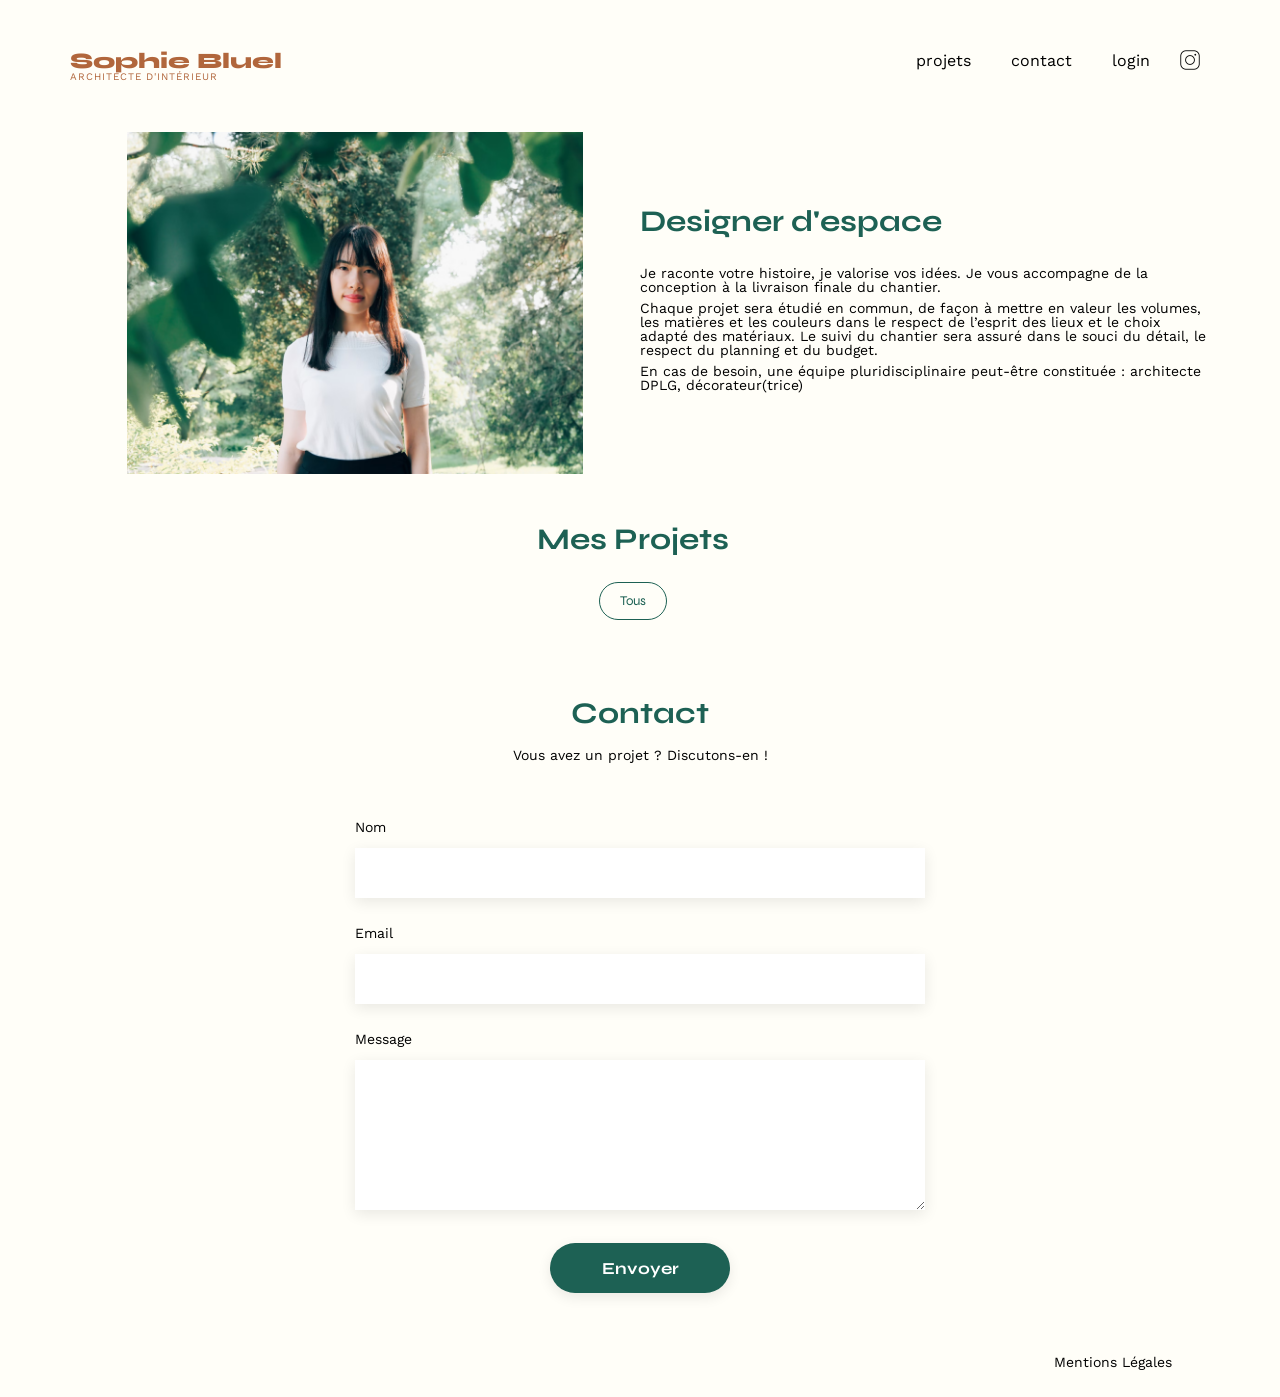
==== commit 6ddc0716: "Mettre à jour le Réadme" ====
--- a/FrontEnd/index.html
+++ b/FrontEnd/index.html
@@ -86,7 +86,9 @@
 
         <ul id="categories" class="filter">
           <li id="categorie">
-            <button id="all-work" data-category="0">Tous</button>
+            <button id="all-work" class="category__btn" data-category="0">
+              Tous
+            </button>
           </li>
         </ul>
         <div id="work" class="gallery"></div>
@@ -111,7 +113,6 @@
 
         <div id="overflow-modal">
           <div id="second-modal-content">
-            <div id="error_submit"></div>
             <button id="return-second-modal">
               <i class="fa-solid fa-arrow-left"></i>
             </button>
@@ -147,6 +148,7 @@
               />
               <label for="category">Catégorie</label>
               <select id="category" name="category" required></select>
+              <div id="error_submit"></div>
               <div class="create-works-btn">
                 <div>
                   <button
--- a/FrontEnd/assets/style.css
+++ b/FrontEnd/assets/style.css
@@ -141,7 +141,7 @@
   padding: 70px;
   border: 1px solid #888;
   width: 40%;
-  height: 70%;
+  min-height: 50%;
 }
 
 #imageContainer {
@@ -344,7 +344,7 @@
 
 #create-works-form button {
   margin-top: 20px;
-  background-color: #cbd6dc;
+  background-color: #a7a7a7;
   color: #ffffff;
   border: none;
   cursor: pointer;
@@ -352,6 +352,9 @@
   padding: 10px 20px;
   border-radius: 50px;
   width: 200px;
+  font-family: 'syne';
+  font-weight: 700;
+  font-size: 18px;
 }
 
 .unenabled-button {
@@ -575,6 +578,7 @@
 
 .filter button {
   padding: 10px 20px;
+  font-family: 'syne';
   /*background-color: #1D6154; */
   background-color: transparent;
   border: 1px solid #1d6154;
@@ -586,6 +590,7 @@
 .category__btn {
   background-color: transparent;
   /* Couleur de fond initiale */
+  color: #1d6154;
 }
 
 .category__btn.active {
